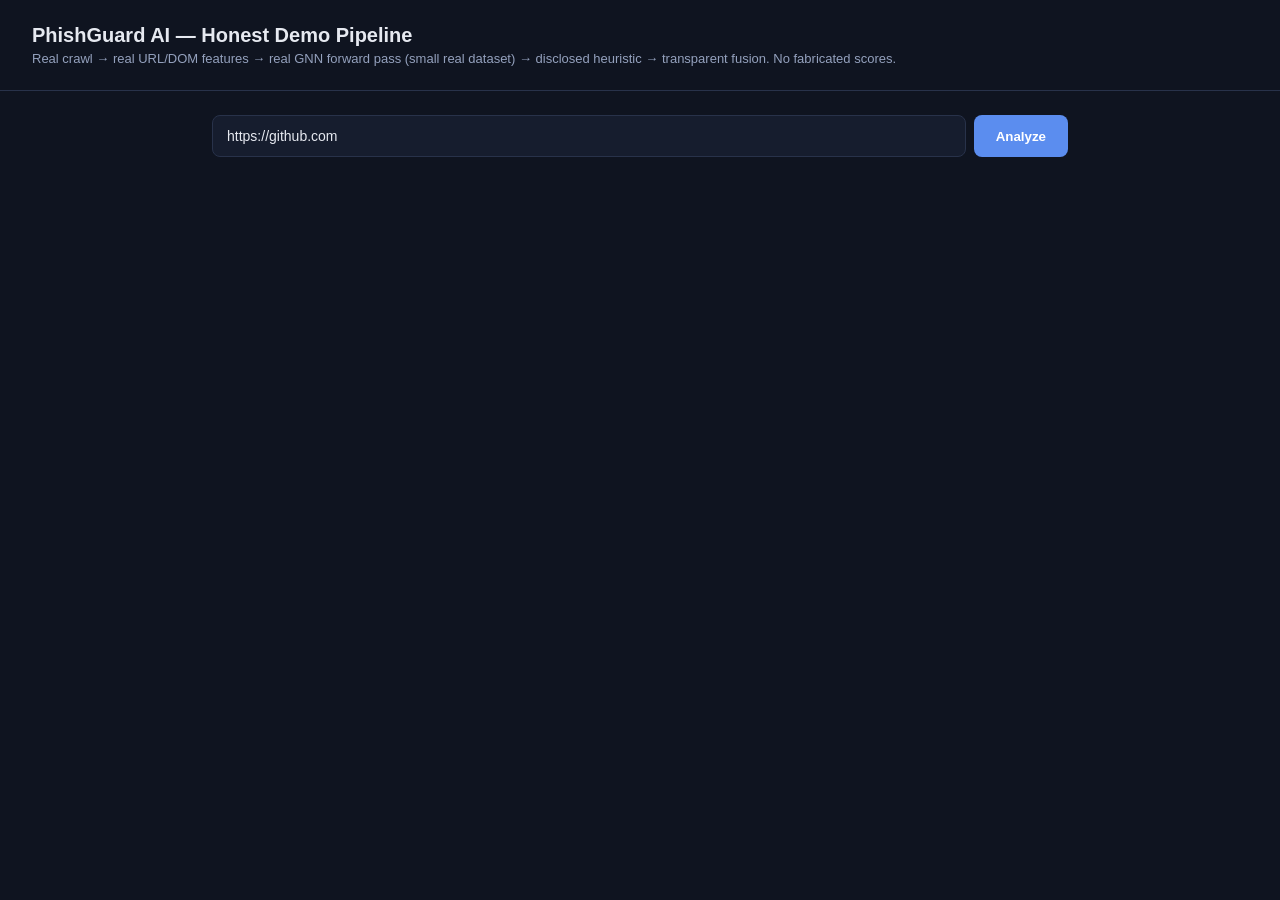
==== dashboard/demo.html @ c9e33405 "Demo sprint M1-3: honest end-to-end analyze pipeline + demo dashboard Real URL -> real crawl (crawle" ====
<!DOCTYPE html>
<html lang="en">
<head>
<meta charset="UTF-8">
<title>PhishGuard AI — Honest Demo Pipeline</title>
<style>
  :root { --bg:#0f1420; --panel:#161d2e; --border:#28324a; --text:#e6e9f0; --muted:#94a1bd;
          --phish:#e5484d; --benign:#30a46c; --accent:#5b8def; }
  * { box-sizing: border-box; }
  body { margin:0; background:var(--bg); color:var(--text); font-family: -apple-system, Segoe UI, Roboto, sans-serif; overflow-x:hidden; }
  header { padding: 24px 32px; border-bottom: 1px solid var(--border); }
  header h1 { margin:0; font-size: 20px; }
  header p { margin: 4px 0 0; color: var(--muted); font-size: 13px; }
  main { max-width: 920px; margin: 0 auto; padding: 24px 32px 60px; }
  .scan-form { display:flex; flex-wrap: wrap; gap:8px; margin-bottom: 24px; }
  .scan-form input { flex:1 1 220px; min-width:0; padding: 12px 14px; border-radius:8px; border:1px solid var(--border); background:var(--panel); color:var(--text); font-size:14px; }
  .scan-form button { flex: 0 0 auto; padding: 12px 22px; border-radius:8px; border:none; background:var(--accent); color:white; font-weight:600; cursor:pointer; white-space:nowrap; }
  .scan-form button:disabled { opacity:0.5; cursor:default; }
  .card { background:var(--panel); border:1px solid var(--border); border-radius:12px; padding:20px; margin-bottom:16px; }
  .card h2 { margin:0 0 12px; font-size:14px; color:var(--muted); text-transform:uppercase; letter-spacing:0.06em; }
  .verdict { display:flex; align-items:center; gap:14px; }
  .verdict-badge { font-size:22px; font-weight:800; padding:8px 18px; border-radius:8px; }
  .verdict-badge.phishing { background: rgba(229,72,77,0.15); color: var(--phish); }
  .verdict-badge.benign { background: rgba(48,166,108,0.15); color: var(--benign); }
  .verdict-badge.unavailable { background: rgba(148,161,189,0.15); color: var(--muted); }
  .score { font-family: monospace; color: var(--muted); }
  .caveat { font-size:12px; color:var(--muted); margin-top:10px; line-height:1.5; }
  .component { border-top: 1px solid var(--border); padding-top:12px; margin-top:12px; }
  .component:first-child { border-top:none; padding-top:0; margin-top:0; }
  .component-row { display:flex; justify-content:space-between; align-items:baseline; }
  .component-name { font-weight:600; }
  .status-tag { font-size:11px; padding:2px 8px; border-radius:20px; text-transform:uppercase; letter-spacing:0.04em; }
  .status-tag.ok, .status-tag.real_small_sample_model, .status-tag.heuristic { background:rgba(91,141,239,0.18); color:var(--accent); }
  .status-tag.unavailable { background:rgba(148,161,189,0.15); color:var(--muted); }
  .note { font-size:12px; color:var(--muted); margin-top:6px; }
  .evidence { font-size:12px; color:var(--muted); margin-top:8px; }
  .evidence code { background:#0c1220; padding:1px 5px; border-radius:4px; color:#c9d4ee; }
  pre { background:#0c1220; padding:12px; border-radius:8px; overflow-x:auto; font-size:11px; color:#aab6d6; }
  .muted { color:var(--muted); }
  #error { color: var(--phish); margin-bottom: 16px; }
</style>
</head>
<body>
<header>
  <h1>PhishGuard AI — Honest Demo Pipeline</h1>
  <p>Real crawl → real URL/DOM features → real GNN forward pass (small real dataset) → disclosed heuristic → transparent fusion. No fabricated scores.</p>
</header>
<main>
  <div class="scan-form">
    <input id="url-input" type="text" placeholder="https://example.com" value="https://github.com" />
    <button id="scan-btn" onclick="runScan()">Analyze</button>
  </div>
  <div id="error"></div>
  <div id="results"></div>
</main>
<script>
async function runScan() {
  const url = document.getElementById('url-input').value.trim();
  const btn = document.getElementById('scan-btn');
  const errorEl = document.getElementById('error');
  const resultsEl = document.getElementById('results');
  errorEl.textContent = '';
  resultsEl.innerHTML = '<p class="muted">Running real pipeline…</p>';
  btn.disabled = true;
  try {
    const res = await fetch('/api/v2/analyze', {
      method: 'POST',
      headers: {'Content-Type': 'application/json'},
      body: JSON.stringify({url})
    });
    if (!res.ok) throw new Error('Request failed: ' + res.status);
    const data = await res.json();
    render(data);
  } catch (e) {
    errorEl.textContent = 'Error: ' + e.message;
    resultsEl.innerHTML = '';
  } finally {
    btn.disabled = false;
  }
}

function statusTag(status) {
  return `<span class="status-tag ${status}">${status.replace(/_/g,' ')}</span>`;
}

function render(data) {
  const el = document.getElementById('results');
  let html = '';

  const verdict = data.verdict || 'unavailable';
  const fused = data.fusion ? data.fusion.fused_score : null;
  html += `<div class="card"><h2>Verdict</h2><div class="verdict">
    <span class="verdict-badge ${verdict}">${verdict.toUpperCase()}</span>
    ${fused !== null ? `<span class="score">fused score: ${fused.toFixed(4)}</span>` : ''}
  </div>`;
  if (data.verdict_reason) html += `<div class="note">${data.verdict_reason}</div>`;
  if (data.verdict_confidence_caveat) html += `<div class="caveat">${data.verdict_confidence_caveat}</div>`;
  html += `</div>`;

  html += `<div class="card"><h2>Crawl</h2>
    <div>final URL: <code>${data.crawl?.final_url || data.url}</code></div>
    <div>HTTP status: ${data.crawl?.http_status ?? 'n/a'} &nbsp; status: ${statusTag(data.crawl?.status || 'unavailable')}</div>
    ${data.crawl?.error_message ? `<div class="note">${data.crawl.error_message}</div>` : ''}
    <div class="note">elapsed: ${data.elapsed_ms_total} ms (measured, not fabricated)</div>
  </div>`;

  if (data.components) {
    html += `<div class="card"><h2>Component signals (real evidence)</h2>`;

    const gnn = data.components.gnn;
    if (gnn) {
      html += `<div class="component"><div class="component-row"><span class="component-name">GNN — DOM graph structure</span>${statusTag(gnn.status)}</div>`;
      if (gnn.threat_score !== undefined) html += `<div>threat score: <span class="score">${gnn.threat_score}</span></div>`;
      if (gnn.graph_stats) html += `<div class="evidence">nodes: <code>${gnn.graph_stats.node_count}</code> edges: <code>${gnn.graph_stats.edge_count}</code> density: <code>${gnn.graph_stats.graph_density.toFixed(4)}</code></div>`;
      if (gnn.note) html += `<div class="note">${gnn.note}</div>`;
      html += `</div>`;
    }

    const sem = data.components.semantic;
    if (sem) {
      html += `<div class="component"><div class="component-row"><span class="component-name">Semantic — page text</span>${statusTag(sem.status)}</div>`;
      html += `<div>score: <span class="score">${sem.score}</span></div>`;
      if (sem.evidence) {
        html += `<div class="evidence">credential terms: <code>${(sem.evidence.credential_related_terms_found||[]).join(', ') || 'none'}</code></div>`;
        html += `<div class="evidence">urgency terms: <code>${(sem.evidence.urgency_terms_found||[]).join(', ') || 'none'}</code></div>`;
        html += `<div class="evidence">brand terms: <code>${(sem.evidence.brand_terms_found||[]).join(', ') || 'none'}</code></div>`;
      }
      if (sem.note) html += `<div class="note">${sem.note}</div>`;
      html += `</div>`;
    }

    const lex = data.components.url_lexical;
    if (lex) {
      html += `<div class="component"><div class="component-row"><span class="component-name">URL lexical features</span>${statusTag(lex.status)}</div>`;
      html += `<div>signal score: <span class="score">${lex.signal.score}</span></div>`;
      html += `<div class="evidence">flagged: <code>${Object.keys(lex.signal.flagged_features).join(', ') || 'none'}</code></div>`;
      html += `</div>`;
    }
    html += `</div>`;
  }

  if (data.fusion) {
    html += `<div class="card"><h2>Fusion</h2>
      <div>contributing components: <code>${data.fusion.contributing_components.join(', ')}</code></div>
      <pre>${JSON.stringify(data.fusion.component_scores, null, 2)}</pre>
      <div class="note">${data.fusion.method}</div>
    </div>`;
  }

  html += `<div class="card"><h2>Raw response</h2><pre>${JSON.stringify(data, null, 2)}</pre></div>`;
  el.innerHTML = html;
}

document.getElementById('url-input').addEventListener('keydown', e => { if (e.key === 'Enter') runScan(); });
</script>
</body>
</html>
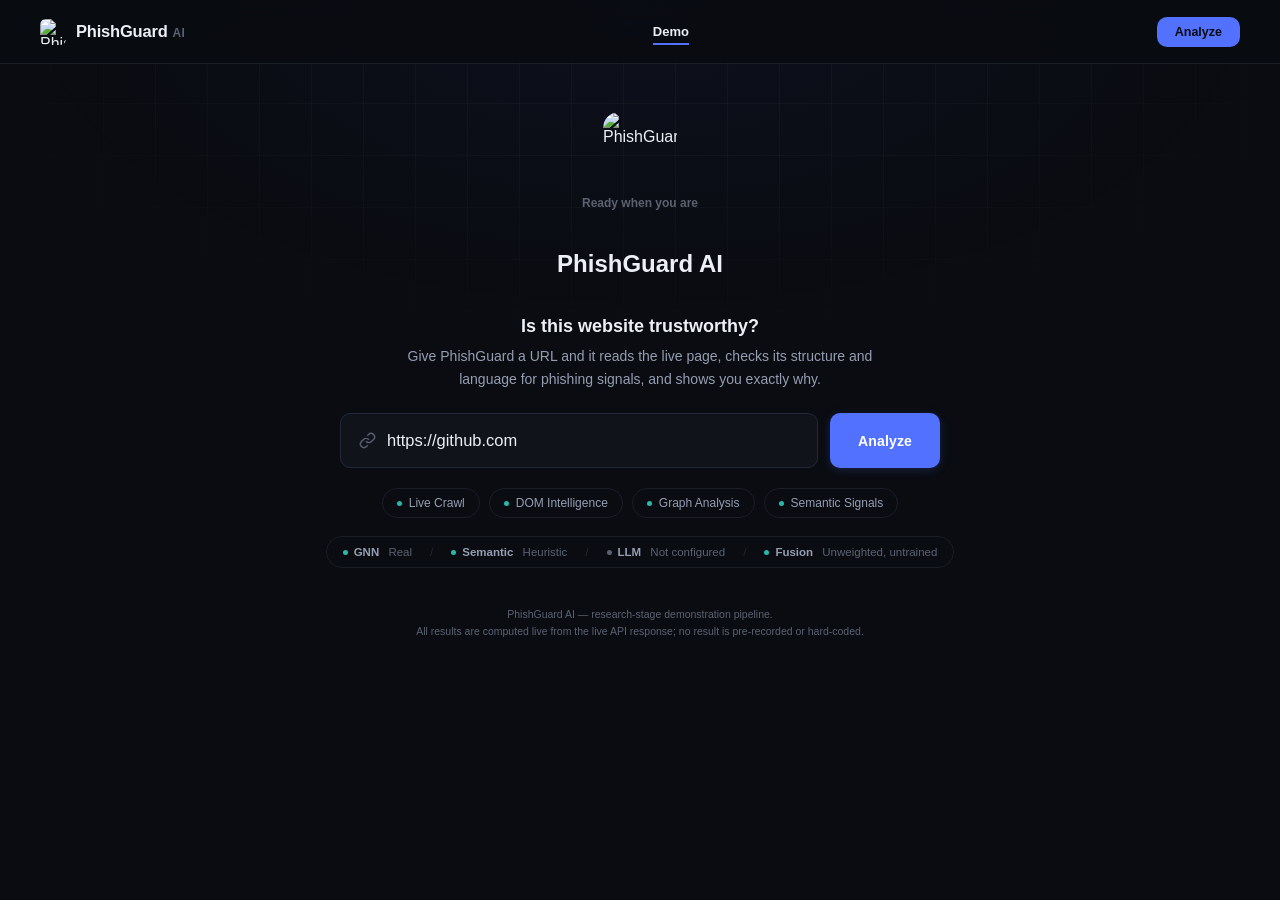
==== commit 1640895c: "feat: stabilize PhishGuard AI demo prototype (UI, honest status text, bug fixes, docs) Builds on the" ====
--- a/dashboard/demo.html
+++ b/dashboard/demo.html
@@ -2,153 +2,951 @@
 <html lang="en">
 <head>
 <meta charset="UTF-8">
-<title>PhishGuard AI — Honest Demo Pipeline</title>
+<meta name="viewport" content="width=device-width, initial-scale=1">
+<title>PhishGuard AI — Live Analysis</title>
+<link rel="icon" type="image/png" href="/static/assets/phishguard-logo.png">
 <style>
-  :root { --bg:#0f1420; --panel:#161d2e; --border:#28324a; --text:#e6e9f0; --muted:#94a1bd;
-          --phish:#e5484d; --benign:#30a46c; --accent:#5b8def; }
+  :root {
+    --bg: #0a0c11;
+    --bg-elevated: #10131a;
+    --panel: #12151d;
+    --panel-2: #161a23;
+    --border: #232837;
+    --border-soft: #1a1e29;
+    --text: #eceff5;
+    --text-dim: #949eb2;
+    --text-faint: #5a6272;
+    --brand: #5271ff;
+    --brand-dim: rgba(82,113,255,0.13);
+    --brand-strong: #3d5ce0;
+    --teal: #2bb8ac;
+    --teal-soft: rgba(43,184,172,0.14);
+    --benign: #1fb673;
+    --benign-soft: rgba(31,182,115,0.13);
+    --phish: #e15c56;
+    --phish-soft: rgba(225,92,86,0.13);
+    --warn: #e0a23d;
+    --warn-soft: rgba(224,162,61,0.13);
+    --radius: 14px;
+    --radius-sm: 10px;
+    --guardian-color: var(--brand);
+  }
   * { box-sizing: border-box; }
-  body { margin:0; background:var(--bg); color:var(--text); font-family: -apple-system, Segoe UI, Roboto, sans-serif; overflow-x:hidden; }
-  header { padding: 24px 32px; border-bottom: 1px solid var(--border); }
-  header h1 { margin:0; font-size: 20px; }
-  header p { margin: 4px 0 0; color: var(--muted); font-size: 13px; }
-  main { max-width: 920px; margin: 0 auto; padding: 24px 32px 60px; }
-  .scan-form { display:flex; flex-wrap: wrap; gap:8px; margin-bottom: 24px; }
-  .scan-form input { flex:1 1 220px; min-width:0; padding: 12px 14px; border-radius:8px; border:1px solid var(--border); background:var(--panel); color:var(--text); font-size:14px; }
-  .scan-form button { flex: 0 0 auto; padding: 12px 22px; border-radius:8px; border:none; background:var(--accent); color:white; font-weight:600; cursor:pointer; white-space:nowrap; }
-  .scan-form button:disabled { opacity:0.5; cursor:default; }
-  .card { background:var(--panel); border:1px solid var(--border); border-radius:12px; padding:20px; margin-bottom:16px; }
-  .card h2 { margin:0 0 12px; font-size:14px; color:var(--muted); text-transform:uppercase; letter-spacing:0.06em; }
-  .verdict { display:flex; align-items:center; gap:14px; }
-  .verdict-badge { font-size:22px; font-weight:800; padding:8px 18px; border-radius:8px; }
-  .verdict-badge.phishing { background: rgba(229,72,77,0.15); color: var(--phish); }
-  .verdict-badge.benign { background: rgba(48,166,108,0.15); color: var(--benign); }
-  .verdict-badge.unavailable { background: rgba(148,161,189,0.15); color: var(--muted); }
-  .score { font-family: monospace; color: var(--muted); }
-  .caveat { font-size:12px; color:var(--muted); margin-top:10px; line-height:1.5; }
-  .component { border-top: 1px solid var(--border); padding-top:12px; margin-top:12px; }
-  .component:first-child { border-top:none; padding-top:0; margin-top:0; }
-  .component-row { display:flex; justify-content:space-between; align-items:baseline; }
-  .component-name { font-weight:600; }
-  .status-tag { font-size:11px; padding:2px 8px; border-radius:20px; text-transform:uppercase; letter-spacing:0.04em; }
-  .status-tag.ok, .status-tag.real_small_sample_model, .status-tag.heuristic { background:rgba(91,141,239,0.18); color:var(--accent); }
-  .status-tag.unavailable { background:rgba(148,161,189,0.15); color:var(--muted); }
-  .note { font-size:12px; color:var(--muted); margin-top:6px; }
-  .evidence { font-size:12px; color:var(--muted); margin-top:8px; }
-  .evidence code { background:#0c1220; padding:1px 5px; border-radius:4px; color:#c9d4ee; }
-  pre { background:#0c1220; padding:12px; border-radius:8px; overflow-x:auto; font-size:11px; color:#aab6d6; }
-  .muted { color:var(--muted); }
-  #error { color: var(--phish); margin-bottom: 16px; }
+  html { scroll-behavior: smooth; }
+  body {
+    margin: 0; background: var(--bg); color: var(--text);
+    font-family: 'Segoe UI', -apple-system, Roboto, sans-serif;
+    overflow-x: hidden; -webkit-font-smoothing: antialiased; position: relative;
+  }
+  ::selection { background: var(--brand-dim); }
+
+  /* ---------- Background: quiet, static, almost invisible ---------- */
+  .bg-atmosphere { position: fixed; inset: 0; z-index: 0; pointer-events: none; overflow: hidden; }
+  .bg-grid {
+    position: absolute; inset: -1px;
+    background-image:
+      linear-gradient(rgba(255,255,255,0.028) 1px, transparent 1px),
+      linear-gradient(90deg, rgba(255,255,255,0.028) 1px, transparent 1px);
+    background-size: 52px 52px;
+    -webkit-mask-image: radial-gradient(ellipse 80% 55% at 50% 0%, #000 30%, transparent 78%);
+    mask-image: radial-gradient(ellipse 80% 55% at 50% 0%, #000 30%, transparent 78%);
+  }
+  .bg-vignette { position: absolute; inset: 0; background: radial-gradient(ellipse 70% 50% at 50% 0%, rgba(82,113,255,0.05), transparent 70%); }
+
+  @keyframes pulse { 0%,100% { opacity:1; } 50% { opacity:0.4; } }
+  @keyframes spin { to { transform: rotate(360deg); } }
+  @keyframes fadeIn { from { opacity:0; transform: translateY(10px); } to { opacity:1; transform:none; } }
+  @keyframes fadeInUp { from { opacity:0; transform: translateY(16px); } to { opacity:1; transform:none; } }
+  @keyframes breathe { 0%,100% { transform: scale(1); } 50% { transform: scale(1.025); } }
+  @keyframes breatheFast { 0%,100% { transform: scale(1); } 50% { transform: scale(1.06); } }
+
+  /* ---------- Shared brand mark (logo + guardian both <use> this symbol) ---------- */
+  svg.defs-only { position: absolute; width: 0; height: 0; }
+
+  /* Header */
+  header {
+    padding: 0 40px; height: 64px; border-bottom: 1px solid var(--border-soft);
+    display: flex; align-items: center; justify-content: space-between;
+    background: rgba(9,11,16,0.82); position: sticky; top: 0; z-index: 30; backdrop-filter: blur(10px);
+  }
+  .brand { display: flex; align-items: center; gap: 10px; }
+  .brand .mark { width: 26px; height: 26px; flex-shrink: 0; }
+  .wordmark { display: flex; align-items: baseline; gap: 5px; }
+  .wordmark .w-primary { font-size: 16.5px; font-weight: 800; letter-spacing: -0.2px; color: var(--text); }
+  .wordmark .w-secondary { font-size: 12px; font-weight: 700; color: var(--text-faint); letter-spacing: 0.02em; }
+
+  .site-nav { display: flex; align-items: center; gap: 28px; }
+  .nav-link {
+    font-size: 13px; color: var(--text-dim); text-decoration: none; font-weight: 600;
+    position: relative; padding: 4px 0; transition: color 0.15s;
+  }
+  .nav-link::after {
+    content: ''; position: absolute; left: 0; right: 0; bottom: -2px; height: 2px;
+    background: var(--brand); transform: scaleX(0); transition: transform 0.2s; transform-origin: left;
+  }
+  .nav-link:hover { color: var(--text); }
+  .nav-link.active { color: var(--text); }
+  .nav-link.active::after { transform: scaleX(1); }
+
+  .header-right { display: flex; align-items: center; gap: 18px; }
+  .nav-cta {
+    font-size: 12.5px; font-weight: 700; color: var(--bg); background: var(--brand); border: none;
+    padding: 8px 18px; border-radius: var(--radius-sm); cursor: pointer; transition: background 0.15s, transform 0.1s;
+  }
+  .nav-cta:hover { background: var(--brand-strong); transform: translateY(-1px); }
+  .nav-cta:active { transform: translateY(0); }
+  @media (max-width: 780px) { .site-nav { display: none; } }
+  /* Methodology/About pages don't exist yet — hidden, not deleted. Remove this rule
+     (and the .nav-hidden class on those <a> tags below) once those pages are ready. */
+  .nav-link.nav-hidden { display: none; }
+
+  main { max-width: 1180px; margin: 0 auto; padding: 8px 32px 90px; position: relative; z-index: 1; }
+
+  /* ================= Brand mark — the official PhishGuard logo asset, used as-is everywhere ================= */
+  .mark { width: 26px; height: 26px; flex-shrink: 0; border-radius: 22%; overflow: hidden; display: block; }
+  .mark img { width: 100%; height: 100%; display: block; object-fit: cover; }
+
+  .guardian { position: relative; width: 74px; height: 74px; animation: breathe 3.6s ease-in-out infinite; }
+  .guardian .g-art { width: 100%; height: 100%; display: block; border-radius: 22%; overflow: hidden; }
+  .guardian .g-art img { width: 100%; height: 100%; display: block; object-fit: cover; }
+  .guardian .g-ring-svg { position: absolute; inset: -7px; }
+  .guardian .g-ring { fill: none; stroke: var(--guardian-color); opacity: 0; transform-origin: 20px 20px; }
+  .guardian.scanning { animation: breatheFast 1.1s ease-in-out infinite; }
+  .guardian.scanning .g-ring { opacity: 0.75; animation: spin 2.1s linear infinite; }
+  .guardian.done-benign .g-ring, .guardian.done-phish .g-ring {
+    stroke-dasharray: none; stroke-width: 1; opacity: 0.4; animation: none;
+  }
+  .guardian.done-benign .g-ring { stroke: var(--benign); }
+  .guardian.done-phish .g-ring { stroke: var(--phish); }
+  .guardian-caption { font-size: 12px; color: var(--text-faint); text-align: center; margin-top: 10px; font-weight: 600; min-height: 16px; }
+
+  /* ================= Stage shell ================= */
+  #stage-shell { display: grid; row-gap: 18px; }
+
+  #stage-shell[data-state="idle"] {
+    grid-template-columns: 1fr;
+    grid-template-areas: "guardian" "headline" "tagline" "inputrow" "chips" "status";
+    max-width: 680px; margin: 40px auto 0; text-align: center; justify-items: center;
+  }
+  #stage-shell[data-state="idle"] .pipeline-area,
+  #stage-shell[data-state="idle"] .verdict-area,
+  #stage-shell[data-state="idle"] .timing-area,
+  #stage-shell[data-state="idle"] .signals-area,
+  #stage-shell[data-state="idle"] .evidence-area,
+  #stage-shell[data-state="idle"] .utility-area,
+  #stage-shell[data-state="idle"] .error-area { display: none; }
+
+  #stage-shell[data-state="workspace"] {
+    grid-template-columns: 360px 1fr;
+    column-gap: 28px;
+    grid-template-areas:
+      "inputrow inputrow"
+      "status   status"
+      "error    error"
+      "guardian verdict"
+      "pipeline verdict"
+      "timing   verdict"
+      "signals  signals"
+      "evidence evidence"
+      "utility  utility";
+    margin-top: 18px;
+  }
+  #stage-shell[data-state="workspace"] .headline-area,
+  #stage-shell[data-state="workspace"] .tagline-area,
+  #stage-shell[data-state="workspace"] .chips-area { display: none; }
+  @media (max-width: 880px) {
+    #stage-shell[data-state="workspace"] {
+      grid-template-columns: 1fr;
+      grid-template-areas: "inputrow" "status" "error" "guardian" "pipeline" "timing" "verdict" "signals" "evidence" "utility";
+    }
+  }
+
+  .guardian-area { grid-area: guardian; }
+  #stage-shell[data-state="idle"] .guardian-area { display: flex; flex-direction: column; align-items: center; }
+  #stage-shell[data-state="workspace"] .guardian-area {
+    display: flex; flex-direction: column; align-items: center; justify-content: flex-start;
+    background: var(--panel); border: 1px solid var(--border); border-radius: var(--radius);
+    padding: 24px 18px; height: fit-content;
+  }
+  #stage-shell[data-state="workspace"] .guardian { width: 52px; height: 52px; }
+
+  .headline-area h2 { grid-area: headline; margin: 20px 0 0; font-size: 32px; font-weight: 800; letter-spacing: -0.6px; }
+  .tagline-area { grid-area: tagline; margin: 0; max-width: 520px; }
+  .tagline-area .q { font-size: 18px; font-weight: 700; color: var(--text); margin: 0 0 8px; }
+  .tagline-area .sub { font-size: 14px; color: var(--text-dim); line-height: 1.65; margin: 0; }
+
+  .inputrow-area { grid-area: inputrow; width: 100%; }
+  #stage-shell[data-state="idle"] .inputrow-area { max-width: 600px; margin-top: 4px; }
+  .scan-row { display: flex; gap: 12px; flex-wrap: wrap; }
+  .input-wrap {
+    flex: 1 1 320px; min-width: 0; display: flex; align-items: center; gap: 11px;
+    background: var(--bg-elevated); border: 1px solid var(--border); border-radius: var(--radius-sm);
+    padding: 0 16px; transition: border-color 0.15s, box-shadow 0.15s;
+  }
+  #stage-shell[data-state="idle"] .input-wrap { padding: 0 18px; }
+  .input-wrap:focus-within { border-color: var(--brand); box-shadow: 0 0 0 3px var(--brand-dim); }
+  .input-wrap svg { flex-shrink: 0; opacity: 0.55; width: 17px; height: 17px; color: var(--text-dim); }
+  .input-wrap input {
+    flex: 1; min-width: 0; border: none; background: transparent; color: var(--text);
+    font-size: 15px; padding: 15px 0; outline: none; font-family: inherit;
+  }
+  #stage-shell[data-state="idle"] .input-wrap input { font-size: 16.5px; padding: 17px 0; }
+  .input-wrap input::placeholder { color: var(--text-faint); }
+  .analyze-btn {
+    flex: 0 0 auto; padding: 0 28px; border-radius: var(--radius-sm); border: none;
+    background: var(--brand); color: #fff; font-weight: 700; font-size: 14px; cursor: pointer;
+    transition: background 0.15s, transform 0.1s, box-shadow 0.15s; letter-spacing: 0.01em;
+    box-shadow: 0 2px 10px rgba(82,113,255,0.22);
+  }
+  .analyze-btn:hover:not(:disabled) { background: var(--brand-strong); transform: translateY(-1px); box-shadow: 0 6px 16px rgba(82,113,255,0.3); }
+  .analyze-btn:active:not(:disabled) { transform: scale(0.97) translateY(0); }
+  .analyze-btn:disabled { opacity: 0.55; cursor: default; box-shadow: none; }
+  .btn-spinner {
+    display: inline-block; width: 12px; height: 12px; border-radius: 50%;
+    border: 2px solid rgba(255,255,255,0.35); border-top-color: white;
+    animation: spin 0.7s linear infinite; margin-right: 8px; vertical-align: -1px;
+  }
+  .input-wrap input:disabled { opacity: 0.6; }
+
+  .chips-area { grid-area: chips; display: flex; align-items: center; justify-content: center; gap: 9px; flex-wrap: wrap; margin-top: 2px; }
+  .cap-chip {
+    font-size: 12px; color: var(--text-dim); background: transparent; border: 1px solid var(--border-soft);
+    padding: 7px 14px; border-radius: 20px; display: flex; align-items: center; gap: 7px;
+  }
+  .cap-chip .dot { width: 5px; height: 5px; border-radius: 50%; background: var(--teal); }
+
+  .status-area { grid-area: status; }
+  .research-strip {
+    display: flex; align-items: center; justify-content: center; gap: 18px; flex-wrap: wrap;
+    font-size: 11.5px; color: var(--text-faint); padding: 9px 16px;
+    border: 1px solid var(--border-soft); border-radius: 20px; max-width: fit-content; margin: 0 auto;
+  }
+  #stage-shell[data-state="workspace"] .research-strip { max-width: none; justify-content: flex-start; border-radius: var(--radius-sm); padding: 11px 18px; background: var(--panel); }
+  .research-strip .rs-item { display: flex; align-items: center; gap: 6px; white-space: nowrap; }
+  .research-strip .rs-dot { width: 5px; height: 5px; border-radius: 50%; flex-shrink: 0; }
+  .research-strip .rs-dot.on { background: var(--teal); }
+  .research-strip .rs-dot.off { background: var(--text-faint); }
+  .research-strip b { color: var(--text-dim); font-weight: 700; }
+  .research-strip .rs-sep { color: var(--border); }
+
+  .error-area { grid-area: error; }
+  #error-box {
+    display: none; background: var(--phish-soft); border: 1px solid rgba(225,92,86,0.3);
+    color: var(--phish); padding: 13px 17px; border-radius: var(--radius-sm); font-size: 13px;
+  }
+
+  /* ---------- Vertical pipeline (flat, neutral utility card) ---------- */
+  .pipeline-area { grid-area: pipeline; background: var(--panel); border: 1px solid var(--border); border-radius: var(--radius); padding: 20px 18px; display: none; }
+  .pipeline-area.active { display: block; animation: fadeIn 0.3s ease; }
+  .pl-title { font-size: 10.5px; font-weight: 700; letter-spacing: 0.09em; text-transform: uppercase; color: var(--text-faint); margin-bottom: 13px; }
+  .pl-list { position: relative; display: flex; flex-direction: column; gap: 0; }
+  .pl-list::before { content:''; position: absolute; left: 11px; top: 6px; bottom: 6px; width: 2px; background: var(--border); }
+  .pl-step { position: relative; display: flex; align-items: flex-start; gap: 11px; padding: 7px 0; }
+  .pl-dot {
+    position: relative; z-index: 1; width: 23px; height: 23px; border-radius: 50%; flex-shrink: 0;
+    background: var(--bg-elevated); border: 2px solid var(--border); display: flex; align-items: center; justify-content: center;
+    font-size: 10.5px; color: var(--text-faint); transition: all 0.3s;
+  }
+  .pl-step.active .pl-dot { border-color: var(--brand); box-shadow: 0 0 0 3px var(--brand-dim); }
+  .pl-step.active .pl-dot::after { content:''; width: 6px; height: 6px; border-radius: 50%; background: var(--brand); animation: pulse 1s ease-in-out infinite; }
+  .pl-step.done .pl-dot { background: var(--benign); border-color: var(--benign); color: #06170f; font-weight: 800; }
+  .pl-step.done .pl-dot::after { content: none; }
+  .pl-label { font-size: 12.5px; color: var(--text-faint); padding-top: 3px; transition: color 0.2s; }
+  .pl-step.active .pl-label, .pl-step.done .pl-label { color: var(--text); font-weight: 600; }
+  .pl-note { font-size: 11.5px; color: var(--text-faint); margin-top: 13px; padding-top: 13px; border-top: 1px solid var(--border-soft); min-height: 15px; }
+
+  .timing-area { grid-area: timing; display: none; }
+  .timing-area.active { display: block; animation: fadeIn 0.3s ease; }
+  .timing-card { background: var(--panel); border: 1px solid var(--border); border-radius: var(--radius); padding: 18px; }
+  .timing-card .pl-title { margin-bottom: 11px; }
+  .timing-row { display: flex; justify-content: space-between; font-size: 12px; padding: 6px 0; border-bottom: 1px solid var(--border-soft); color: var(--text-dim); }
+  .timing-row:last-child { border-bottom: none; }
+  .timing-row span:first-child { color: var(--text-faint); }
+  .timing-row b { color: var(--text); word-break: break-all; text-align: right; margin-left: 12px; font-weight: 600; }
+
+  /* ---------- Verdict — the one genuinely elevated component ---------- */
+  .verdict-area { grid-area: verdict; display: flex; flex-direction: column; }
+  .verdict-area > * { flex: 1; }
+  .verdict-placeholder {
+    background: var(--panel); border: 1px dashed var(--border); border-radius: var(--radius);
+    padding: 56px 36px; text-align: center; color: var(--text-faint); font-size: 13.5px;
+    display: flex; flex-direction: column; align-items: center; justify-content: center; gap: 10px; min-height: 300px;
+  }
+  .verdict-card {
+    border-radius: var(--radius); padding: 36px 40px; border: 1px solid var(--border); border-top: 3px solid var(--border);
+    background: var(--panel); position: relative; overflow: hidden; animation: fadeInUp 0.4s ease both;
+    box-shadow: 0 8px 28px rgba(0,0,0,0.28);
+    display: flex; flex-direction: column; justify-content: center; gap: 22px;
+  }
+  .verdict-card.benign { border-top-color: var(--benign); }
+  .verdict-card.phishing { border-top-color: var(--phish); }
+  .verdict-card.unavailable { text-align: center; }
+  .verdict-eyebrow { font-size: 11px; letter-spacing: 0.12em; text-transform: uppercase; color: var(--text-dim); font-weight: 700; }
+  .verdict-title { font-size: 38px; font-weight: 800; display: flex; align-items: center; gap: 14px; letter-spacing: -0.8px; }
+  .verdict-title.benign { color: var(--benign); }
+  .verdict-title.phishing { color: var(--phish); }
+  .verdict-badge-icon { width: 48px; height: 48px; border-radius: 50%; display: flex; align-items: center; justify-content: center; font-size: 22px; flex-shrink: 0; }
+  .verdict-title.benign .verdict-badge-icon { background: var(--benign-soft); }
+  .verdict-title.phishing .verdict-badge-icon { background: var(--phish-soft); }
+  .verdict-title-text { display: flex; flex-direction: column; gap: 2px; }
+  .verdict-subtitle { font-size: 13px; font-weight: 600; color: var(--text-dim); }
+  .risk-row { display: flex; align-items: baseline; gap: 16px; flex-wrap: wrap; }
+  .risk-value { font-size: 46px; font-weight: 800; letter-spacing: -1.2px; line-height: 1; font-variant-numeric: tabular-nums; }
+  .risk-meta { display: flex; flex-direction: column; gap: 5px; }
+  .risk-label { font-size: 11px; color: var(--text-dim); text-transform: uppercase; letter-spacing: 0.09em; font-weight: 600; }
+  .risk-tier { display: inline-block; font-size: 11px; font-weight: 700; letter-spacing: 0.07em; padding: 4px 12px; border-radius: 20px; text-transform: uppercase; width: fit-content; }
+  .risk-tier.low { background: var(--benign-soft); color: var(--benign); }
+  .risk-tier.moderate { background: var(--warn-soft); color: var(--warn); }
+  .risk-tier.elevated, .risk-tier.high { background: var(--phish-soft); color: var(--phish); }
+  .risk-bar-wrap { height: 6px; border-radius: 3px; background: var(--border-soft); overflow: hidden; }
+  .risk-bar-fill { height: 100%; width: 0; border-radius: 3px; transition: width 0.9s cubic-bezier(.2,.8,.2,1); }
+  .interpretation {
+    font-size: 14.5px; color: var(--text); line-height: 1.6; padding: 16px 18px;
+    background: var(--bg-elevated); border-radius: var(--radius-sm); border: 1px solid var(--border-soft);
+  }
+  .interpretation b { color: var(--brand); font-weight: 700; }
+  .analysis-time { font-size: 11.5px; color: var(--text-faint); }
+  .verdict-caveat { font-size: 12px; color: var(--text-faint); line-height: 1.55; padding-top: 15px; border-top: 1px solid var(--border-soft); }
+
+  .section-block { grid-column: 1 / -1; margin-top: 2px; }
+  .section-title { font-size: 12px; font-weight: 700; letter-spacing: 0.09em; text-transform: uppercase; color: var(--text-dim); margin: 0 0 4px; display: flex; align-items: center; gap: 8px; }
+  .section-sub { font-size: 12.5px; color: var(--text-faint); margin: 0 0 15px; }
+  .section-title .count-badge { background: var(--panel-2); border: 1px solid var(--border); color: var(--text-faint); font-size: 10px; padding: 1px 8px; border-radius: 10px; font-weight: 600; letter-spacing: 0; text-transform: none; }
+
+  /* ---------- Signal Intelligence — flat bordered lanes ---------- */
+  .signals-area { grid-area: signals; display: none; }
+  .signals-area.active { display: block; animation: fadeIn 0.4s ease; }
+  .signal-lanes { display: flex; flex-direction: column; gap: 1px; background: var(--border-soft); border: 1px solid var(--border); border-radius: var(--radius-sm); overflow: hidden; }
+  .lane {
+    background: var(--panel); padding: 18px 22px; display: grid; grid-template-columns: 190px 1fr auto; gap: 22px; align-items: center;
+    transition: background 0.15s;
+  }
+  .lane:hover { background: var(--panel-2); }
+  @media (max-width: 760px) { .lane { grid-template-columns: 1fr; } }
+  .lane-id { display: flex; align-items: center; gap: 10px; }
+  .lane-icon { width: 32px; height: 32px; border-radius: 8px; display: flex; align-items: center; justify-content: center; font-size: 15px; flex-shrink: 0; background: var(--brand-dim); }
+  .lane-name { font-size: 13.5px; font-weight: 700; }
+  .lane-status { display: block; margin-top: 2px; }
+  .status-pill {
+    font-size: 9.5px; font-weight: 700; padding: 2px 9px; border-radius: 20px;
+    text-transform: uppercase; letter-spacing: 0.05em; white-space: nowrap;
+  }
+  .status-pill.ok, .status-pill.real, .status-pill.heuristic { background: var(--brand-dim); color: var(--brand); }
+  .status-pill.unavailable { background: rgba(148,161,189,0.12); color: var(--text-faint); }
+  .lane-body { min-width: 0; }
+  .lane-score-row { display: flex; align-items: baseline; gap: 12px; margin-bottom: 7px; }
+  .lane-score { font-size: 23px; font-weight: 800; font-variant-numeric: tabular-nums; flex-shrink: 0; }
+  .lane-bar { flex: 1; height: 5px; border-radius: 3px; background: var(--border-soft); overflow: hidden; }
+  .lane-bar-fill { height: 100%; width: 0; border-radius: 3px; background: var(--brand); transition: width 0.9s cubic-bezier(.2,.8,.2,1); }
+  .lane-evidence { font-size: 12px; color: var(--text-dim); line-height: 1.6; }
+  .lane-evidence .row { display: flex; justify-content: space-between; gap: 8px; }
+  .lane-evidence .row span:first-child { color: var(--text-faint); }
+  .tag-list { display: flex; flex-wrap: wrap; gap: 5px; margin-top: 5px; }
+  .tag { font-size: 10.5px; background: var(--panel-2); border: 1px solid var(--border); color: var(--text-dim); padding: 2px 8px; border-radius: 6px; }
+  .tag.none { color: var(--text-faint); font-style: italic; background: none; border: none; padding: 0; }
+  .lane-aside { text-align: right; max-width: 200px; }
+  .lane-note { font-size: 10.5px; color: var(--text-faint); line-height: 1.5; }
+
+  /* ---------- Evidence & Graph Intelligence — outlined, transparent ---------- */
+  .evidence-area { grid-area: evidence; display: none; }
+  .evidence-area.active { display: block; animation: fadeIn 0.4s ease; }
+  .evidence-shell { border: 1px solid var(--border); border-radius: var(--radius); padding: 26px; display: grid; grid-template-columns: 340px 1fr; gap: 26px; }
+  @media (max-width: 900px) { .evidence-shell { grid-template-columns: 1fr; } }
+  .graph-canvas-wrap {
+    background: var(--bg-elevated); border: 1px solid var(--border-soft); border-radius: var(--radius-sm);
+    display: flex; align-items: center; justify-content: center; padding: 14px; min-height: 260px;
+  }
+  .graph-canvas-wrap svg { width: 100%; height: auto; max-width: 320px; }
+  .graph-node { fill: var(--teal); opacity: 0.8; animation: nodePulse 2.8s ease-in-out infinite; transform-origin: center; transform-box: fill-box; }
+  .graph-node.root { fill: var(--brand); animation: none; }
+  @keyframes nodePulse { 0%,100% { opacity: 0.55; transform: scale(1); } 50% { opacity: 0.95; transform: scale(1.12); } }
+  .graph-edge { stroke: var(--text-faint); stroke-opacity: 0.4; stroke-width: 1; }
+  .graph-stats-row { display: flex; gap: 20px; margin-top: 13px; justify-content: center; }
+  .graph-stat { text-align: center; }
+  .graph-stat .gs-value { font-size: 20px; font-weight: 800; }
+  .graph-stat .gs-label { font-size: 9.5px; color: var(--text-faint); text-transform: uppercase; letter-spacing: 0.06em; margin-top: 2px; }
+  .graph-caption { font-size: 11px; color: var(--text-faint); margin-top: 13px; line-height: 1.5; }
+
+  .evidence-right { display: flex; flex-direction: column; gap: 20px; }
+  .fusion-mini { display: flex; align-items: center; gap: 10px; flex-wrap: wrap; }
+  .fusion-chip { background: var(--bg-elevated); border: 1px solid var(--border-soft); border-radius: var(--radius-sm); padding: 9px 15px; text-align: center; min-width: 84px; }
+  .fusion-chip.inactive { opacity: 0.3; }
+  .fusion-chip .fc-label { font-size: 9.5px; color: var(--text-dim); text-transform: uppercase; letter-spacing: 0.06em; font-weight: 700; }
+  .fusion-chip .fc-value { font-size: 15px; font-weight: 800; margin-top: 3px; }
+  .fusion-chip.result { background: var(--brand-dim); border-color: rgba(82,113,255,0.3); }
+  .fusion-chip.result .fc-value { color: var(--brand); }
+  .fusion-arrow { color: var(--text-faint); font-size: 13px; }
+  .fusion-method { font-size: 12px; color: var(--text-dim); line-height: 1.5; }
+
+  .why-list { list-style: none; margin: 0; padding: 0; display: flex; flex-direction: column; gap: 2px; }
+  .why-group { margin-bottom: 4px; }
+  .why-group-label { font-size: 9.5px; font-weight: 700; letter-spacing: 0.07em; text-transform: uppercase; color: var(--text-faint); margin-bottom: 3px; }
+  .why-item { display: flex; align-items: flex-start; gap: 10px; font-size: 13px; color: var(--text); line-height: 1.5; padding: 6px 0; }
+  .why-icon { flex-shrink: 0; width: 18px; height: 18px; border-radius: 50%; display:flex; align-items:center; justify-content:center; font-size: 10px; margin-top: 1px; }
+  .why-icon.ok { color: var(--benign); background: var(--benign-soft); }
+  .why-icon.warn { color: var(--warn); background: var(--warn-soft); }
+  .why-icon.info { color: var(--brand); background: var(--brand-dim); }
+
+  /* ---------- Utility — lowest visual weight ---------- */
+  .utility-area { grid-area: utility; display: none; }
+  .utility-area.active { display: block; animation: fadeIn 0.4s ease; }
+  .crawl-strip {
+    display: grid; grid-template-columns: repeat(4, 1fr); gap: 16px; padding: 16px 4px; margin-bottom: 14px; font-size: 12px;
+    border-bottom: 1px solid var(--border-soft);
+  }
+  @media (max-width: 640px) { .crawl-strip { grid-template-columns: 1fr 1fr; } }
+  .crawl-item .ci-label { color: var(--text-faint); font-size: 9.5px; text-transform: uppercase; letter-spacing: 0.06em; margin-bottom: 4px; }
+  .crawl-item .ci-value { color: var(--text-dim); font-weight: 600; word-break: break-all; }
+
+  details.transparency { border: 1px solid var(--border-soft); border-radius: var(--radius-sm); margin-bottom: 12px; overflow: hidden; }
+  details.transparency summary {
+    cursor: pointer; padding: 13px 18px; font-size: 12px; font-weight: 700; color: var(--text-dim); list-style: none;
+    display: flex; align-items: center; gap: 9px; user-select: none;
+  }
+  details.transparency summary::-webkit-details-marker { display: none; }
+  details.transparency summary::before { content: '▸'; transition: transform 0.15s; color: var(--text-faint); }
+  details.transparency[open] summary::before { transform: rotate(90deg); }
+  .transparency-body { padding: 4px 18px 16px; }
+  .status-grid { display: grid; grid-template-columns: 1fr 1fr; gap: 9px 20px; }
+  @media (max-width: 600px) { .status-grid { grid-template-columns: 1fr; } }
+  .status-line { display: flex; gap: 8px; font-size: 12px; color: var(--text-dim); align-items: baseline; }
+  .status-line b { color: var(--text); font-weight: 700; }
+
+  details.tech { border: 1px solid var(--border-soft); border-radius: var(--radius-sm); overflow: hidden; }
+  details.tech summary { cursor: pointer; padding: 11px 16px; font-size: 12px; font-weight: 600; color: var(--text-faint); list-style: none; display: flex; align-items: center; gap: 8px; user-select: none; }
+  details.tech summary::-webkit-details-marker { display: none; }
+  details.tech summary::before { content: '▸'; transition: transform 0.15s; }
+  details.tech[open] summary::before { transform: rotate(90deg); }
+  details.tech pre { margin: 0; padding: 15px 17px; background: #050709; font-size: 10.5px; color: #8b96a8; overflow-x: auto; border-top: 1px solid var(--border-soft); max-height: 400px; }
+
+  .footer-note { text-align: center; font-size: 10.5px; color: var(--text-faint); margin-top: 38px; line-height: 1.6; }
 </style>
 </head>
 <body>
+
+<div class="bg-atmosphere">
+  <div class="bg-grid"></div>
+  <div class="bg-vignette"></div>
+</div>
+
 <header>
-  <h1>PhishGuard AI — Honest Demo Pipeline</h1>
-  <p>Real crawl → real URL/DOM features → real GNN forward pass (small real dataset) → disclosed heuristic → transparent fusion. No fabricated scores.</p>
+  <div class="brand">
+    <div class="mark"><img src="/static/assets/phishguard-logo.png" alt="PhishGuard"></div>
+    <div class="wordmark"><span class="w-primary">PhishGuard</span><span class="w-secondary">AI</span></div>
+  </div>
+  <nav class="site-nav">
+    <a href="#scan-section" class="nav-link active" data-nav="demo">Demo</a>
+    <a href="#evidence-area" class="nav-link nav-hidden" data-nav="methodology">Methodology</a>
+    <a href="#status-area" class="nav-link nav-hidden" data-nav="about">About</a>
+  </nav>
+  <div class="header-right">
+    <button class="nav-cta" onclick="focusInput()">Analyze</button>
+  </div>
 </header>
+
 <main>
-  <div class="scan-form">
-    <input id="url-input" type="text" placeholder="https://example.com" value="https://github.com" />
-    <button id="scan-btn" onclick="runScan()">Analyze</button>
+  <div id="stage-shell" data-state="idle">
+
+    <div class="guardian-area">
+      <div class="guardian" id="guardian">
+        <div class="g-art"><img src="/static/assets/phishguard-logo.png" alt="PhishGuard"></div>
+        <svg class="g-ring-svg" viewBox="0 0 40 40">
+          <circle class="g-ring" cx="20" cy="20" r="18" stroke-width="1.6" stroke-dasharray="22 90" stroke-linecap="round"/>
+        </svg>
+      </div>
+      <div class="guardian-caption" id="guardian-caption">Ready when you are</div>
+    </div>
+
+    <h2 class="headline-area">PhishGuard AI</h2>
+    <div class="tagline-area">
+      <p class="q">Is this website trustworthy?</p>
+      <p class="sub">Give PhishGuard a URL and it reads the live page, checks its structure and language for phishing signals, and shows you exactly why.</p>
+    </div>
+
+    <div class="inputrow-area" id="scan-section">
+      <div class="scan-row">
+        <div class="input-wrap">
+          <svg width="16" height="16" viewBox="0 0 24 24" fill="none" stroke="currentColor" stroke-width="2"><path d="M10 13a5 5 0 0 0 7.54.54l3-3a5 5 0 0 0-7.07-7.07l-1.72 1.71"/><path d="M14 11a5 5 0 0 0-7.54-.54l-3 3a5 5 0 0 0 7.07 7.07l1.71-1.71"/></svg>
+          <input id="url-input" type="text" placeholder="Enter website URL — e.g. https://example.com" value="https://github.com" />
+        </div>
+        <button class="analyze-btn" id="scan-btn" onclick="runScan()">Analyze</button>
+      </div>
+    </div>
+
+    <div class="chips-area">
+      <span class="cap-chip"><span class="dot"></span>Live Crawl</span>
+      <span class="cap-chip"><span class="dot"></span>DOM Intelligence</span>
+      <span class="cap-chip"><span class="dot"></span>Graph Analysis</span>
+      <span class="cap-chip"><span class="dot"></span>Semantic Signals</span>
+    </div>
+
+    <div class="status-area" id="status-area">
+      <div class="research-strip">
+        <span class="rs-item"><span class="rs-dot on"></span><b>GNN</b>&nbsp;Real</span>
+        <span class="rs-sep">/</span>
+        <span class="rs-item"><span class="rs-dot on"></span><b>Semantic</b>&nbsp;Heuristic</span>
+        <span class="rs-sep">/</span>
+        <span class="rs-item"><span class="rs-dot off"></span><b>LLM</b>&nbsp;Not configured</span>
+        <span class="rs-sep">/</span>
+        <span class="rs-item"><span class="rs-dot on"></span><b>Fusion</b>&nbsp;Unweighted, untrained</span>
+      </div>
+    </div>
+
+    <div class="error-area"><div id="error-box"></div></div>
+
+    <div class="pipeline-area" id="pipeline-area">
+      <div class="pl-title">Investigation Pipeline</div>
+      <div class="pl-list" id="pl-list"></div>
+      <div class="pl-note" id="pl-note"></div>
+    </div>
+
+    <div class="timing-area" id="timing-area"></div>
+
+    <div class="verdict-area" id="verdict-area">
+      <div class="verdict-placeholder">Enter a URL and press Analyze to start an investigation.</div>
+    </div>
+
+    <div class="section-block signals-area" id="signals-area"></div>
+    <div class="section-block evidence-area" id="evidence-area"></div>
+    <div class="section-block utility-area" id="utility-area"></div>
+
   </div>
-  <div id="error"></div>
-  <div id="results"></div>
+
+  <div class="footer-note">PhishGuard AI — research-stage demonstration pipeline.<br>All results are computed live from the live API response; no result is pre-recorded or hard-coded.</div>
 </main>
+
 <script>
+const STAGES = [
+  {key:'crawl', label:'Website Crawl', note:'Fetching the live page…'},
+  {key:'process', label:'URL/HTML Processing', note:'Reading the URL and page structure…'},
+  {key:'graph', label:'DOM Graph Construction', note:'Building the DOM graph…'},
+  {key:'gnn', label:'GNN Inference', note:'Running graph-attention inference…'},
+  {key:'semantic', label:'Semantic Analysis', note:'Scanning page text for risk language…'},
+  {key:'fusion', label:'Fusion', note:'Combining the real signals…'},
+  {key:'result', label:'Result', note:'Finalizing the verdict…'},
+];
+
+function renderPipelineVertical(activeIdx, doneAll) {
+  const list = document.getElementById('pl-list');
+  list.innerHTML = STAGES.map((s, i) => {
+    let cls = '';
+    if (doneAll) cls = 'done';
+    else if (i < activeIdx) cls = 'done';
+    else if (i === activeIdx) cls = 'active';
+    return `<div class="pl-step ${cls}"><div class="pl-dot">${cls==='done' ? '✓' : ''}</div><div class="pl-label">${s.label}</div></div>`;
+  }).join('');
+}
+
+function setUrl(u) {
+  document.getElementById('url-input').value = u;
+}
+
+function focusInput() {
+  const el = document.getElementById('scan-section');
+  el.scrollIntoView({behavior: 'smooth', block: 'center'});
+  setTimeout(() => document.getElementById('url-input').focus(), 350);
+}
+
+document.querySelectorAll('.nav-link').forEach(link => {
+  link.addEventListener('click', () => {
+    document.querySelectorAll('.nav-link').forEach(l => l.classList.remove('active'));
+    link.classList.add('active');
+  });
+});
+
+function setGuardian(state, caption) {
+  const g = document.getElementById('guardian');
+  g.classList.remove('scanning', 'done-benign', 'done-phish');
+  if (state) g.classList.add(state);
+  document.getElementById('guardian-caption').textContent = caption;
+}
+
+let scanInFlight = false;
+
+function setLoadingUI(loading) {
+  const input = document.getElementById('url-input');
+  const btn = document.getElementById('scan-btn');
+  input.disabled = loading;
+  btn.disabled = loading;
+  btn.innerHTML = loading ? '<span class="btn-spinner"></span>Analyzing…' : 'Analyze';
+}
+
 async function runScan() {
+  if (scanInFlight) return; // loading state can never trigger a duplicate scan
   const url = document.getElementById('url-input').value.trim();
-  const btn = document.getElementById('scan-btn');
-  const errorEl = document.getElementById('error');
-  const resultsEl = document.getElementById('results');
-  errorEl.textContent = '';
-  resultsEl.innerHTML = '<p class="muted">Running real pipeline…</p>';
-  btn.disabled = true;
+  if (!url) return;
+  scanInFlight = true;
+
+  const shell = document.getElementById('stage-shell');
+  shell.dataset.state = 'workspace';
+
+  const errorBox = document.getElementById('error-box');
+  const pipelineArea = document.getElementById('pipeline-area');
+  const note = document.getElementById('pl-note');
+  const verdictArea = document.getElementById('verdict-area');
+
+  errorBox.style.display = 'none';
+  setLoadingUI(true);
+  setGuardian('scanning', 'Investigating…');
+  pipelineArea.classList.add('active');
+  verdictArea.innerHTML = '<div class="verdict-placeholder">Investigation in progress — results will appear here as soon as the real analysis completes.</div>';
+  document.getElementById('signals-area').classList.remove('active');
+  document.getElementById('evidence-area').classList.remove('active');
+  document.getElementById('utility-area').classList.remove('active');
+  document.getElementById('timing-area').classList.remove('active');
+  note.textContent = STAGES[0].note;
+
+  // Cosmetic sequential pacing only — no stage is ever marked "done" here; the real
+  // completion state is applied only once the actual API response has returned. The
+  // per-stage message text is purely descriptive of what that stage does; it never
+  // claims a stage finished before the real response confirms it.
+  let stageIdx = 0;
+  renderPipelineVertical(0, false);
+  const stageTimer = setInterval(() => {
+    stageIdx = Math.min(stageIdx + 1, STAGES.length - 1);
+    renderPipelineVertical(stageIdx, false);
+    note.textContent = STAGES[stageIdx].note;
+  }, 450);
+
+  const startedAt = performance.now();
   try {
     const res = await fetch('/api/v2/analyze', {
       method: 'POST',
       headers: {'Content-Type': 'application/json'},
       body: JSON.stringify({url})
     });
-    if (!res.ok) throw new Error('Request failed: ' + res.status);
+    if (!res.ok) throw new Error('Request failed with status ' + res.status);
     const data = await res.json();
+    clearInterval(stageTimer);
+    renderPipelineVertical(STAGES.length, true);
+    note.textContent = `Pipeline complete — ${Math.round(performance.now() - startedAt)} ms (measured)`;
     render(data);
+    setGuardian(
+      data.verdict === 'phishing' ? 'done-phish' : (data.verdict === 'benign' ? 'done-benign' : null),
+      data.verdict === 'phishing' ? 'Potential phishing detected' : (data.verdict === 'benign' ? 'Looks benign' : 'Unable to complete')
+    );
+    requestAnimationFrame(() => requestAnimationFrame(animateReveal));
   } catch (e) {
-    errorEl.textContent = 'Error: ' + e.message;
-    resultsEl.innerHTML = '';
+    clearInterval(stageTimer);
+    errorBox.textContent = 'Analysis failed: ' + e.message;
+    errorBox.style.display = 'block';
+    pipelineArea.classList.remove('active');
+    verdictArea.innerHTML = '<div class="verdict-placeholder">Enter a URL and press Analyze to start an investigation.</div>';
+    setGuardian(null, 'Ready when you are');
   } finally {
-    btn.disabled = false;
-  }
-}
-
-function statusTag(status) {
-  return `<span class="status-tag ${status}">${status.replace(/_/g,' ')}</span>`;
+    scanInFlight = false;
+    setLoadingUI(false);
+  }
+}
+
+// Animates progress bars filling and numeric values counting up to their real, already-
+// computed target — purely a reveal animation, never alters or rounds the underlying number.
+function animateReveal() {
+  document.querySelectorAll('[data-w]').forEach(el => {
+    el.style.width = el.getAttribute('data-w') + '%';
+  });
+  document.querySelectorAll('[data-count-to]').forEach(el => {
+    const target = parseFloat(el.getAttribute('data-count-to'));
+    const decimals = parseInt(el.getAttribute('data-decimals') || '1', 10);
+    const suffix = el.getAttribute('data-suffix') || '';
+    if (!isFinite(target)) return;
+    const duration = 750;
+    const start = performance.now();
+    function tick(now) {
+      const p = Math.min(1, (now - start) / duration);
+      const eased = 1 - Math.pow(1 - p, 3);
+      el.textContent = (target * eased).toFixed(decimals) + suffix;
+      if (p < 1) requestAnimationFrame(tick);
+      else el.textContent = target.toFixed(decimals) + suffix; // exact final real value
+    }
+    requestAnimationFrame(tick);
+  });
+}
+
+function esc(s) { return (s === undefined || s === null) ? '' : String(s); }
+
+function tagList(items) {
+  if (!items || items.length === 0) return '<span class="tag none">none detected</span>';
+  return items.map(t => `<span class="tag">${esc(t)}</span>`).join('');
+}
+
+// Deterministic seeded PRNG (mulberry32) — same (nodeCount, edgeCount) always produces the
+// same layout. This is an ILLUSTRATIVE preview derived from real aggregate graph stats
+// (node_count/edge_count/density, all from the live API); the API does not expose the actual
+// per-node structure, so individual dots here do NOT represent specific real HTML elements.
+function mulberry32(seed) {
+  return function() {
+    seed |= 0; seed = (seed + 0x6D2B79F5) | 0;
+    let t = Math.imul(seed ^ (seed >>> 15), 1 | seed);
+    t = (t + Math.imul(t ^ (t >>> 7), 61 | t)) ^ t;
+    return ((t ^ (t >>> 14)) >>> 0) / 4294967296;
+  };
+}
+
+function buildGraphSVG(nodeCount, edgeCount, density) {
+  const W = 300, H = 240, cx = W/2, cy = H/2;
+  const displayNodes = Math.max(3, Math.min(nodeCount, 26));
+  const displayEdges = Math.max(1, Math.min(edgeCount, 34));
+  const rng = mulberry32((nodeCount * 7919 + edgeCount * 104729) >>> 0);
+
+  const pts = [];
+  for (let i = 0; i < displayNodes; i++) {
+    const angle = (i / displayNodes) * Math.PI * 2;
+    const jitter = 0.72 + rng() * 0.28;
+    const r = (Math.min(W,H)/2 - 22) * jitter;
+    pts.push({ x: cx + Math.cos(angle) * r, y: cy + Math.sin(angle) * r });
+  }
+
+  let edgesSvg = '';
+  for (let i = 0; i < displayEdges; i++) {
+    const a = Math.floor(rng() * displayNodes);
+    let b = Math.floor(rng() * displayNodes);
+    if (b === a) b = (b + 1) % displayNodes;
+    edgesSvg += `<line class="graph-edge" x1="${pts[a].x.toFixed(1)}" y1="${pts[a].y.toFixed(1)}" x2="${pts[b].x.toFixed(1)}" y2="${pts[b].y.toFixed(1)}"/>`;
+  }
+  // A few edges into the center, evoking a root/document node without claiming it IS the root.
+  for (let i = 0; i < Math.min(4, displayNodes); i++) {
+    edgesSvg += `<line class="graph-edge" x1="${cx}" y1="${cy}" x2="${pts[i].x.toFixed(1)}" y2="${pts[i].y.toFixed(1)}" stroke-opacity="0.25"/>`;
+  }
+
+  let nodesSvg = `<circle class="graph-node root" cx="${cx}" cy="${cy}" r="5"/>`;
+  pts.forEach((p, i) => {
+    const rad = 2.4 + rng() * 1.8;
+    const delay = (rng() * 2.4).toFixed(2);
+    nodesSvg += `<circle class="graph-node" cx="${p.x.toFixed(1)}" cy="${p.y.toFixed(1)}" r="${rad.toFixed(1)}" style="animation-delay:${delay}s"/>`;
+  });
+
+  return `<svg viewBox="0 0 ${W} ${H}" xmlns="http://www.w3.org/2000/svg">${edgesSvg}${nodesSvg}</svg>`;
+}
+
+function riskTier(score) {
+  if (score < 0.3) return {cls: 'low', label: 'Low Risk'};
+  if (score < 0.5) return {cls: 'moderate', label: 'Moderate Risk'};
+  if (score < 0.7) return {cls: 'elevated', label: 'Elevated Risk'};
+  return {cls: 'high', label: 'High Risk'};
+}
+
+// A short, human-readable synthesis of signals ALREADY computed elsewhere in render() —
+// no new data, no new claims, just plain-language phrasing of the real evidence.
+function buildInterpretation(data, tier) {
+  const c = data.components || {};
+  const bits = [];
+  if (c.gnn && c.gnn.status !== 'unavailable') {
+    const elevated = c.gnn.threat_score >= 0.5;
+    bits.push(`${elevated ? 'elevated' : 'low'} structural risk from its DOM graph`);
+  }
+  if (c.semantic) {
+    const ev = c.semantic.evidence || {};
+    const flagged = (ev.credential_related_terms_found || []).length || (ev.urgency_terms_found || []).length;
+    bits.push(flagged ? 'credential or urgency language on the page' : 'no credential or urgency language on the page');
+  }
+  if (c.url_lexical) {
+    const flaggedUrl = Object.keys(c.url_lexical.signal?.flagged_features || {}).length;
+    bits.push(flaggedUrl ? 'suspicious patterns in the URL itself' : 'no suspicious patterns in the URL itself');
+  }
+  const joined = bits.length ? bits.join(', ') : 'the signals collected for this scan';
+  return `This page shows <b>${tier.label.toLowerCase()}</b> overall, based on ${joined}.`;
 }
 
 function render(data) {
-  const el = document.getElementById('results');
-  let html = '';
-
+  const verdictArea = document.getElementById('verdict-area');
+  const signalsArea = document.getElementById('signals-area');
+  const evidenceArea = document.getElementById('evidence-area');
+  const utilityArea = document.getElementById('utility-area');
+  const timingArea = document.getElementById('timing-area');
   const verdict = data.verdict || 'unavailable';
   const fused = data.fusion ? data.fusion.fused_score : null;
-  html += `<div class="card"><h2>Verdict</h2><div class="verdict">
-    <span class="verdict-badge ${verdict}">${verdict.toUpperCase()}</span>
-    ${fused !== null ? `<span class="score">fused score: ${fused.toFixed(4)}</span>` : ''}
+
+  if (verdict === 'unavailable') {
+    verdictArea.innerHTML = `<div class="verdict-card unavailable">
+      <div class="verdict-eyebrow">Analysis Result</div>
+      <div class="verdict-title" style="justify-content:center">⛔ Unavailable</div>
+      <div class="verdict-caveat">${esc(data.verdict_reason) || 'The page could not be analyzed.'}</div>
+    </div>`;
+    return;
+  }
+
+  const isPhish = verdict === 'phishing';
+  const pct = fused !== null ? (fused * 100) : 0;
+  const tier = riskTier(fused || 0);
+  const barColor = isPhish ? 'var(--phish)' : 'var(--benign)';
+  const seconds = data.elapsed_ms_total ? (data.elapsed_ms_total / 1000).toFixed(2) : null;
+
+  verdictArea.innerHTML = `<div class="verdict-card ${verdict}">
+    <div class="verdict-eyebrow">Analysis Complete</div>
+    <div class="verdict-title ${verdict}"><span class="verdict-badge-icon">${isPhish ? '⚠' : '✓'}</span><span class="verdict-title-text"><span>${isPhish ? 'Phishing' : 'Benign'}</span><span class="verdict-subtitle">${isPhish ? 'Potential phishing website' : 'Non-phishing'}</span></span></div>
+    <div class="risk-row">
+      <div class="risk-value" style="color:${barColor}" data-count-to="${pct}" data-decimals="1" data-suffix="%">0.0%</div>
+      <div class="risk-meta">
+        <div class="risk-tier ${tier.cls}">${tier.label}</div>
+        <div class="risk-label">Fused Threat Signal</div>
+      </div>
+    </div>
+    <div class="risk-bar-wrap"><div class="risk-bar-fill" data-w="${Math.min(pct,100)}" style="background:${barColor}"></div></div>
+    <div class="interpretation">${buildInterpretation(data, tier)}</div>
+    ${seconds ? `<div class="analysis-time">Analysis completed in ${seconds}s</div>` : ''}
+    <div class="verdict-caveat">${esc(data.verdict_confidence_caveat)}</div>
   </div>`;
-  if (data.verdict_reason) html += `<div class="note">${data.verdict_reason}</div>`;
-  if (data.verdict_confidence_caveat) html += `<div class="caveat">${data.verdict_confidence_caveat}</div>`;
-  html += `</div>`;
-
-  html += `<div class="card"><h2>Crawl</h2>
-    <div>final URL: <code>${data.crawl?.final_url || data.url}</code></div>
-    <div>HTTP status: ${data.crawl?.http_status ?? 'n/a'} &nbsp; status: ${statusTag(data.crawl?.status || 'unavailable')}</div>
-    ${data.crawl?.error_message ? `<div class="note">${data.crawl.error_message}</div>` : ''}
-    <div class="note">elapsed: ${data.elapsed_ms_total} ms (measured, not fabricated)</div>
-  </div>`;
-
-  if (data.components) {
-    html += `<div class="card"><h2>Component signals (real evidence)</h2>`;
-
-    const gnn = data.components.gnn;
-    if (gnn) {
-      html += `<div class="component"><div class="component-row"><span class="component-name">GNN — DOM graph structure</span>${statusTag(gnn.status)}</div>`;
-      if (gnn.threat_score !== undefined) html += `<div>threat score: <span class="score">${gnn.threat_score}</span></div>`;
-      if (gnn.graph_stats) html += `<div class="evidence">nodes: <code>${gnn.graph_stats.node_count}</code> edges: <code>${gnn.graph_stats.edge_count}</code> density: <code>${gnn.graph_stats.graph_density.toFixed(4)}</code></div>`;
-      if (gnn.note) html += `<div class="note">${gnn.note}</div>`;
-      html += `</div>`;
-    }
-
-    const sem = data.components.semantic;
-    if (sem) {
-      html += `<div class="component"><div class="component-row"><span class="component-name">Semantic — page text</span>${statusTag(sem.status)}</div>`;
-      html += `<div>score: <span class="score">${sem.score}</span></div>`;
-      if (sem.evidence) {
-        html += `<div class="evidence">credential terms: <code>${(sem.evidence.credential_related_terms_found||[]).join(', ') || 'none'}</code></div>`;
-        html += `<div class="evidence">urgency terms: <code>${(sem.evidence.urgency_terms_found||[]).join(', ') || 'none'}</code></div>`;
-        html += `<div class="evidence">brand terms: <code>${(sem.evidence.brand_terms_found||[]).join(', ') || 'none'}</code></div>`;
-      }
-      if (sem.note) html += `<div class="note">${sem.note}</div>`;
-      html += `</div>`;
-    }
-
-    const lex = data.components.url_lexical;
-    if (lex) {
-      html += `<div class="component"><div class="component-row"><span class="component-name">URL lexical features</span>${statusTag(lex.status)}</div>`;
-      html += `<div>signal score: <span class="score">${lex.signal.score}</span></div>`;
-      html += `<div class="evidence">flagged: <code>${Object.keys(lex.signal.flagged_features).join(', ') || 'none'}</code></div>`;
-      html += `</div>`;
-    }
-    html += `</div>`;
-  }
-
+
+  const c = data.components || {};
+
+  if (data.crawl) {
+    const cr = data.crawl;
+    timingArea.innerHTML = `<div class="timing-card">
+      <div class="pl-title">Crawl Timing</div>
+      <div class="timing-row"><span>Final URL</span><b>${esc(cr.final_url)}</b></div>
+      <div class="timing-row"><span>HTTP Status</span><b>${esc(cr.http_status)}</b></div>
+      <div class="timing-row"><span>Crawl Time</span><b>${esc(cr.elapsed_ms)} ms</b></div>
+      ${data.elapsed_ms_total !== undefined ? `<div class="timing-row"><span>Total Time</span><b>${data.elapsed_ms_total} ms</b></div>` : ''}
+    </div>`;
+    timingArea.classList.add('active');
+  }
+
+  let lanes = '';
+  if (c.url_lexical) {
+    const sig = c.url_lexical.signal || {};
+    const flagged = Object.keys(sig.flagged_features || {});
+    const s = (sig.score||0)*100;
+    lanes += `<div class="lane">
+      <div class="lane-id"><span class="lane-icon">🔗</span><div><span class="lane-name">URL Analysis</span><span class="lane-status"><span class="status-pill ok">Real</span></span></div></div>
+      <div class="lane-body">
+        <div class="lane-score-row"><span class="lane-score" data-count-to="${s}" data-decimals="0" data-suffix="%">0%</span><div class="lane-bar"><div class="lane-bar-fill" data-w="${s}"></div></div></div>
+        <div class="lane-evidence"><div class="row"><span>Suspicious patterns</span><b>${flagged.length}</b></div><div class="tag-list">${tagList(flagged)}</div></div>
+      </div>
+      <div class="lane-aside"></div>
+    </div>`;
+  }
+  if (c.gnn) {
+    const g = c.gnn;
+    const avail = g.status !== 'unavailable';
+    const s = avail ? (g.threat_score||0)*100 : 0;
+    lanes += `<div class="lane">
+      <div class="lane-id"><span class="lane-icon" style="background:var(--teal-soft)">🧠</span><div><span class="lane-name">DOM / GNN</span><span class="lane-status"><span class="status-pill ${avail ? 'real' : 'unavailable'}">${avail ? 'Real' : 'Unavailable'}</span></span></div></div>
+      <div class="lane-body">
+        <div class="lane-score-row"><span class="lane-score" ${avail ? `data-count-to="${s}" data-decimals="2" data-suffix="%"` : ''}>${avail ? '0.00%' : '—'}</span>${avail ? `<div class="lane-bar"><div class="lane-bar-fill" data-w="${Math.max(s,1)}"></div></div>` : ''}</div>
+        ${avail ? `<div class="lane-evidence"><div class="row"><span>Nodes</span><b>${g.graph_stats?.node_count ?? '—'}</b></div><div class="row"><span>Edges</span><b>${g.graph_stats?.edge_count ?? '—'}</b></div><div class="row"><span>Density</span><b>${g.graph_stats?.graph_density?.toFixed(4) ?? '—'}</b></div></div>` : ''}
+      </div>
+      <div class="lane-aside"><div class="lane-note">${esc(g.note)}</div></div>
+    </div>`;
+  }
+  if (c.semantic) {
+    const s = c.semantic;
+    const sc = (s.score||0)*100;
+    const ev = s.evidence || {};
+    lanes += `<div class="lane">
+      <div class="lane-id"><span class="lane-icon">💬</span><div><span class="lane-name">Semantic</span><span class="lane-status"><span class="status-pill heuristic">${esc(s.status)}</span></span></div></div>
+      <div class="lane-body">
+        <div class="lane-score-row"><span class="lane-score" data-count-to="${sc}" data-decimals="0" data-suffix="%">0%</span><div class="lane-bar"><div class="lane-bar-fill" data-w="${sc}"></div></div></div>
+        <div class="lane-evidence">
+          <div class="row"><span>Engine</span><b>Transparent Heuristic (not an LLM)</b></div>
+          <div class="tag-list">${tagList(ev.credential_related_terms_found)}${tagList(ev.urgency_terms_found)}${tagList(ev.brand_terms_found)}</div>
+        </div>
+      </div>
+      <div class="lane-aside"><div class="lane-note">LLM integration is part of the planned architecture, not currently running.</div></div>
+    </div>`;
+  }
+  signalsArea.innerHTML = `<div class="section-title">Signal Intelligence <span class="count-badge">${data.fusion ? data.fusion.contributing_components.length : 0} contributing</span></div>
+    <div class="section-sub">Each engine below ran independently on the real crawled page; scores are combined in Evidence &amp; Graph Intelligence.</div>
+    <div class="signal-lanes">${lanes}</div>`;
+  signalsArea.classList.add('active');
+
+  let graphBlock = '<div class="graph-canvas-wrap" style="color:var(--text-faint);font-size:12px;text-align:center;padding:36px">DOM graph unavailable for this scan.</div>';
+  if (c.gnn && c.gnn.status !== 'unavailable' && c.gnn.graph_stats) {
+    const gs = c.gnn.graph_stats;
+    const elevated = c.gnn.threat_score >= 0.5;
+    const svg = buildGraphSVG(gs.node_count, gs.edge_count, gs.graph_density);
+    graphBlock = `<div class="graph-canvas-wrap">${svg}</div>
+      <div class="graph-stats-row">
+        <div class="graph-stat"><div class="gs-value">${gs.node_count}</div><div class="gs-label">Nodes</div></div>
+        <div class="graph-stat"><div class="gs-value">${gs.edge_count}</div><div class="gs-label">Edges</div></div>
+        <div class="graph-stat"><div class="gs-value">${gs.graph_density.toFixed(4)}</div><div class="gs-label">Density</div></div>
+      </div>
+      <div class="graph-caption">Illustrative layout generated deterministically from this scan's real node/edge counts — not a reconstruction of the actual per-element DOM tree. ${elevated ? 'Elevated' : 'Low'} structural signal.</div>`;
+  }
+
+  let fusionBlock = '';
   if (data.fusion) {
-    html += `<div class="card"><h2>Fusion</h2>
-      <div>contributing components: <code>${data.fusion.contributing_components.join(', ')}</code></div>
-      <pre>${JSON.stringify(data.fusion.component_scores, null, 2)}</pre>
-      <div class="note">${data.fusion.method}</div>
+    const f = data.fusion;
+    const contrib = new Set(f.contributing_components);
+    const chip = (key, label) => {
+      const active = contrib.has(key);
+      const val = f.component_scores[key];
+      return `<div class="fusion-chip ${active ? '' : 'inactive'}"><div class="fc-label">${label}</div><div class="fc-value">${val !== undefined ? (val*100).toFixed(1) + '%' : '—'}</div></div>`;
+    };
+    fusionBlock = `<div class="fusion-mini">
+        ${chip('url_lexical','URL')}<span class="fusion-arrow">+</span>${chip('gnn','GNN')}<span class="fusion-arrow">+</span>${chip('semantic_heuristic','Semantic')}<span class="fusion-arrow">→</span>
+        <div class="fusion-chip result"><div class="fc-label">Fused</div><div class="fc-value">${(f.fused_score*100).toFixed(1)}%</div></div>
+      </div>
+      <div class="fusion-method">Current fusion: <b>unweighted mean</b> of ${f.contributing_components.length} real component(s) — not a trained fusion model, not a calibrated probability.</div>`;
+  }
+
+  const renderGroup = (label, items) => {
+    if (!items.length) return '';
+    const lis = items.map(w => {
+      const symbol = w.icon === 'ok' ? '✓' : (w.icon === 'warn' ? '⚠' : 'ℹ');
+      return `<li class="why-item"><span class="why-icon ${w.icon}">${symbol}</span><span>${w.text}</span></li>`;
+    }).join('');
+    return `<div class="why-group"><div class="why-group-label">${label}</div><ul class="why-list">${lis}</ul></div>`;
+  };
+  const urlWhy = [];
+  if (c.url_lexical) {
+    const flagged = Object.keys(c.url_lexical.signal?.flagged_features || {});
+    urlWhy.push(flagged.length === 0 ? {icon:'ok', text:'No suspicious lexical patterns detected.'} : {icon:'warn', text:`Flagged: ${flagged.join(', ')}.`});
+  }
+  const gnnWhy = [];
+  if (c.gnn && c.gnn.status !== 'unavailable') {
+    gnnWhy.push({icon:'ok', text:`${c.gnn.graph_stats.node_count} DOM nodes, ${c.gnn.graph_stats.edge_count} graph edges.`});
+    gnnWhy.push({icon: c.gnn.threat_score >= 0.5 ? 'warn' : 'ok', text: `${c.gnn.threat_score >= 0.5 ? 'Elevated' : 'Low'} structural threat signal (${(c.gnn.threat_score*100).toFixed(2)}%).`});
+  }
+  const semWhy = [];
+  if (c.semantic) {
+    const ev = c.semantic.evidence || {};
+    const cred = ev.credential_related_terms_found || [];
+    const urg = ev.urgency_terms_found || [];
+    if (cred.length) semWhy.push({icon:'warn', text:`Credential-related term detected: "${cred.join('", "')}".`});
+    if (urg.length) semWhy.push({icon:'warn', text:`Urgency language detected: "${urg.join('", "')}".`});
+    if (!cred.length && !urg.length) semWhy.push({icon:'ok', text:'No credential or urgency language detected.'});
+  }
+  const whyBlock = renderGroup('URL', urlWhy) + renderGroup('DOM / GNN', gnnWhy) + renderGroup('Semantic', semWhy);
+
+  evidenceArea.innerHTML = `<div class="section-title">Evidence &amp; Graph Intelligence</div>
+    <div class="section-sub">The DOM graph preview, the fusion breakdown, and the exact evidence behind the verdict above.</div>
+    <div class="evidence-shell">
+      <div class="graph-col">${graphBlock}</div>
+      <div class="evidence-right">
+        ${fusionBlock}
+        <div class="why-list">${whyBlock}</div>
+      </div>
     </div>`;
-  }
-
-  html += `<div class="card"><h2>Raw response</h2><pre>${JSON.stringify(data, null, 2)}</pre></div>`;
-  el.innerHTML = html;
+  evidenceArea.classList.add('active');
+
+  let utilityHtml = '';
+  if (data.crawl) {
+    const cr = data.crawl;
+    utilityHtml += `<div class="crawl-strip">
+      <div class="crawl-item"><div class="ci-label">Final URL</div><div class="ci-value">${esc(cr.final_url)}</div></div>
+      <div class="crawl-item"><div class="ci-label">HTTP Status</div><div class="ci-value">${esc(cr.http_status)}</div></div>
+      <div class="crawl-item"><div class="ci-label">Content Type</div><div class="ci-value">${esc(cr.content_type)}</div></div>
+      <div class="crawl-item"><div class="ci-label">Crawl Time</div><div class="ci-value">${esc(cr.elapsed_ms)} ms</div></div>
+    </div>`;
+  }
+  const gnnAvail = c.gnn && c.gnn.status !== 'unavailable';
+  utilityHtml += `<details class="transparency"><summary>🔎 Model &amp; Dataset Transparency</summary>
+    <div class="transparency-body">
+    <div class="status-grid">
+      <div class="status-line">• <span><b>GNN:</b> ${gnnAvail ? 'real forward pass, small real Phase-3 dataset' : 'unavailable'}</span></div>
+      <div class="status-line">• <span><b>Semantic:</b> transparent rule-based heuristic, not an LLM</span></div>
+      <div class="status-line">• <span><b>LLM:</b> unavailable in this environment (no API key configured)</span></div>
+      <div class="status-line">• <span><b>Fusion:</b> unweighted mean; trained fusion model not yet implemented</span></div>
+      <div class="status-line" style="grid-column:1/-1">• <span><b>Dataset:</b> small research-stage Phase 3 dataset (12 real training samples). Results shown are for demonstration only and do not constitute a generalization or validated performance claim.</span></div>
+      <div class="status-line" style="grid-column:1/-1">• <span><b>Fused score:</b> an unweighted average of real component outputs — not a calibrated probability.</span></div>
+    </div>
+    </div>
+  </details>
+  <details class="tech"><summary>Technical Details — raw API response</summary><pre>${esc(JSON.stringify(data, null, 2))}</pre></details>`;
+
+  utilityArea.innerHTML = utilityHtml;
+  utilityArea.classList.add('active');
 }
 
 document.getElementById('url-input').addEventListener('keydown', e => { if (e.key === 'Enter') runScan(); });
